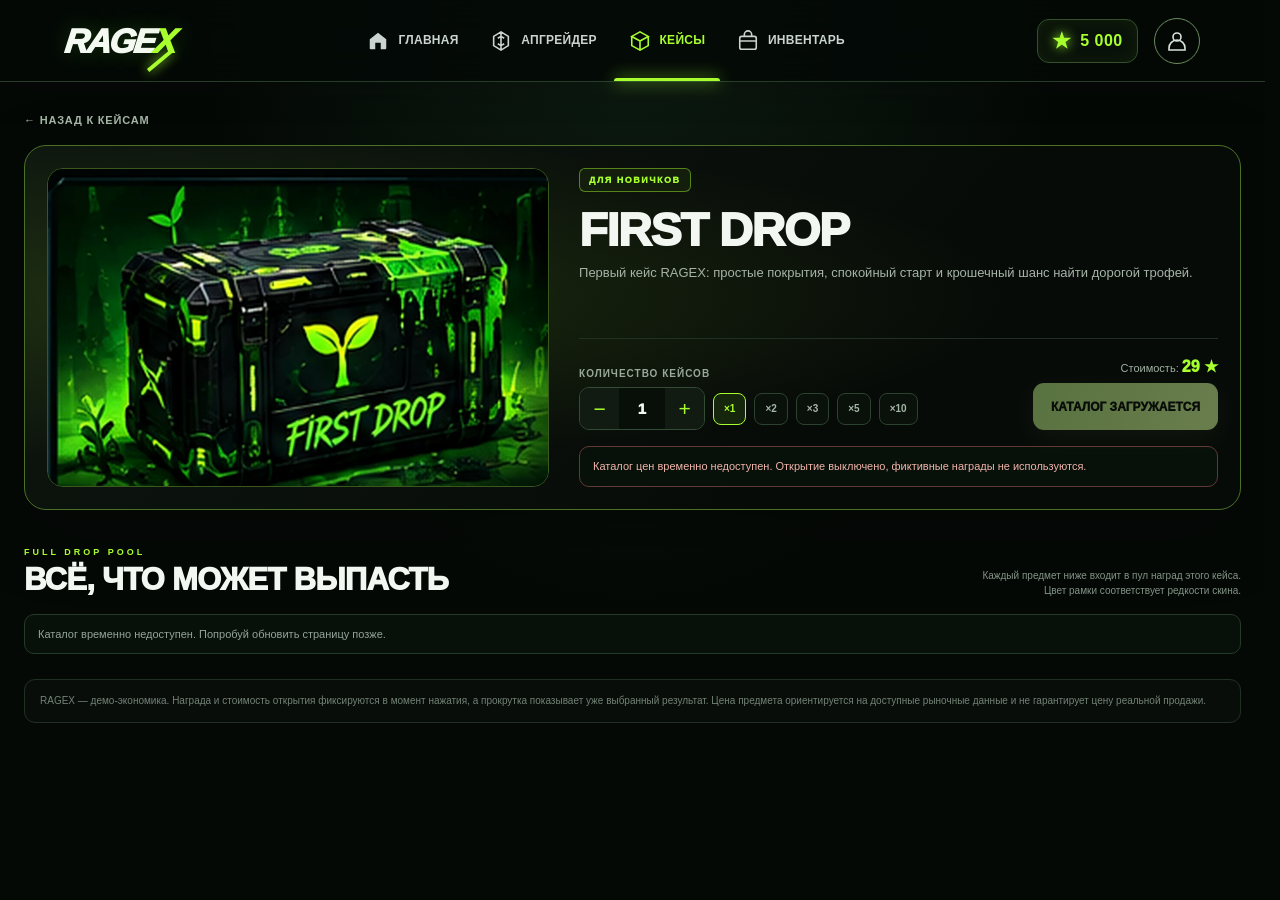
==== case.html @ 1642934c "Add files via upload" ====
<!DOCTYPE html>
<html lang="ru">
<head>
<meta charset="UTF-8"><meta name="viewport" content="width=device-width,initial-scale=1"><meta name="theme-color" content="#050906">
<title>RAGEX — Открытие кейса</title>
<link rel="stylesheet" href="ragex-theme.css?v=20261011-case-pages-v1">
<style>
:root{--bg:#050906;--green:#a8ff2e;--muted:#98a99a;--line:#293c2c;--text:#f3f7f1;--accent:#a8ff2e}
*{box-sizing:border-box}html{background:var(--bg);scroll-behavior:smooth}body{margin:0;min-height:100vh;background:radial-gradient(ellipse at 52% -7%,color-mix(in srgb,var(--accent) 15%,transparent),transparent 44%),var(--bg);color:var(--text);font-family:Inter,Arial,sans-serif}a{color:inherit;text-decoration:none}button,input{font:inherit}
.detail-page{max-width:1360px;margin:auto;padding:28px 24px 70px}.back-link{display:inline-flex;align-items:center;gap:8px;font-size:11px;letter-spacing:.8px;font-weight:900;color:#a6b6a7;margin-bottom:19px;transition:color .18s}.back-link:hover{color:var(--accent)}
.case-hero{display:grid;grid-template-columns:minmax(260px, .88fr) minmax(0,1.12fr);gap:30px;align-items:stretch;padding:22px;border:1px solid color-mix(in srgb,var(--accent) 32%,#1e2e21);border-radius:22px;background:radial-gradient(ellipse at 16% 42%,color-mix(in srgb,var(--accent) 12%,transparent),transparent 55%),linear-gradient(130deg,#0e160f,#070b08 68%);box-shadow:0 24px 70px #0004}
.case-art{min-height:275px;position:relative;display:grid;place-items:center;border-radius:16px;overflow:hidden;background:radial-gradient(ellipse at 50% 53%,color-mix(in srgb,var(--accent) 21%,transparent),transparent 62%),#050906;border:1px solid color-mix(in srgb,var(--accent) 24%,#172319)}.case-art:before,.case-art:after{content:"";position:absolute;width:75%;aspect-ratio:1;border:1px solid color-mix(in srgb,var(--accent) 15%,transparent);border-radius:50%;pointer-events:none}.case-art:after{width:58%}.case-art img{position:relative;z-index:1;width:100%;height:100%;max-height:370px;object-fit:contain;filter:drop-shadow(0 12px 34px color-mix(in srgb,var(--accent) 18%,transparent));animation:caseFloat 5.5s ease-in-out infinite}
.case-info{display:flex;flex-direction:column;justify-content:center;min-width:0}.case-tag{align-self:flex-start;border:1px solid color-mix(in srgb,var(--accent) 45%,transparent);border-radius:6px;padding:6px 9px;color:var(--accent);background:color-mix(in srgb,var(--accent) 7%,#080d09);font-size:9px;font-weight:1000;letter-spacing:1.5px}.case-name{margin:14px 0 8px;font-size:clamp(28px,4vw,47px);line-height:1.02;letter-spacing:-1.5px;font-weight:1000}.case-description{color:#a6b3a7;font-size:13px;line-height:1.7;margin:0 0 20px;max-width:650px}.opening-controls{display:grid;grid-template-columns:minmax(0,1fr) auto;align-items:end;gap:13px;margin-top:auto;padding-top:18px;border-top:1px solid #203124}.qty-label{display:block;font-size:10px;color:#98a999;font-weight:900;letter-spacing:1px;margin-bottom:8px}.qty-control{display:flex;align-items:center;gap:8px;flex-wrap:wrap}.qty-stepper{display:inline-flex;align-items:center;border:1px solid #344b35;border-radius:10px;background:#080f09;overflow:hidden;height:43px}.qty-stepper button{width:39px;height:100%;border:0;background:#111b12;color:var(--accent);font-size:21px;cursor:pointer}.qty-stepper input{width:46px;text-align:center;background:transparent;border:0;color:#f3f7f1;font-size:15px;font-weight:1000;outline:none;appearance:textfield}.qty-stepper input::-webkit-inner-spin-button,.qty-stepper input::-webkit-outer-spin-button{appearance:none;margin:0}.qty-chip{height:32px;padding:0 10px;border:1px solid #2d412f;border-radius:8px;background:#09110a;color:#a6b6a7;font-size:10px;font-weight:900;cursor:pointer}.qty-chip.active{border-color:var(--accent);color:var(--accent);background:color-mix(in srgb,var(--accent) 9%,#081009)}.open-action{min-width:185px;display:flex;flex-direction:column;align-items:stretch;gap:7px}.open-cost{font-size:11px;color:#a1b1a2;text-align:right}.open-cost strong{color:var(--accent);font-size:16px;font-weight:1000}.open-button{border:0;border-radius:11px;padding:13px 17px;background:linear-gradient(110deg,#8bea2b,#b6ff3e);color:#071006;min-height:47px;font-size:12px;font-weight:1000;cursor:pointer;box-shadow:0 8px 27px color-mix(in srgb,var(--accent) 10%,transparent);transition:transform .18s,filter .18s}.open-button:hover:not(:disabled){transform:translateY(-2px);filter:brightness(1.08)}.open-button:disabled{opacity:.5;cursor:not-allowed;filter:saturate(.5)}
.catalog-message{margin:16px 0 0;padding:11px 13px;border:1px solid #263a29;border-radius:10px;background:#08100a;color:#94a598;font-size:11px;line-height:1.5}.catalog-message.ready{border-color:#36552f;color:#c4e4b4}.catalog-message.error{border-color:#603a34;color:#f0b5aa}
.reel-panel{display:none;margin-top:25px;border:1px solid color-mix(in srgb,var(--accent) 32%,#203123);border-radius:18px;padding:18px;background:linear-gradient(180deg,#0b130c,#060a07);overflow:hidden}.reel-panel.show{display:block;animation:fadeIn .28s ease}.reel-head{display:flex;justify-content:space-between;align-items:center;gap:10px;margin-bottom:14px}.reel-head h2{margin:0;font-size:15px;letter-spacing:.7px}.reel-head span{font-size:10px;color:#8fa092}.reel-list{display:grid;gap:10px}.reel-row{position:relative;border:1px solid #1e3022;border-radius:11px;padding:7px;background:#040705;overflow:hidden}.reel-window{position:relative;overflow:hidden;width:100%;height:108px;border-radius:7px}.reel-window:before{content:"";position:absolute;z-index:3;top:0;bottom:0;left:50%;width:2px;transform:translateX(-1px);background:var(--accent);box-shadow:0 0 12px var(--accent);pointer-events:none}.reel-window:after{content:"";position:absolute;z-index:3;top:0;left:calc(50% - 6px);width:0;height:0;border-left:6px solid transparent;border-right:6px solid transparent;border-top:8px solid var(--accent);filter:drop-shadow(0 0 4px var(--accent));pointer-events:none}.reel-track{display:flex;align-items:stretch;gap:8px;height:100%;width:max-content;transform:translateX(0)}.reel-cell{position:relative;flex:0 0 135px;width:135px;height:100%;display:flex;flex-direction:column;align-items:center;justify-content:center;border:1px solid color-mix(in srgb,var(--rarity,#89958d) 60%,#18211a);border-radius:7px;background:radial-gradient(ellipse at 50% 20%,color-mix(in srgb,var(--rarity,#89958d) 22%,transparent),transparent 72%),linear-gradient(180deg,#111711,#070b08);padding:6px;overflow:hidden}.reel-cell img{width:100%;height:68px;object-fit:contain;filter:drop-shadow(0 5px 9px color-mix(in srgb,var(--rarity,#89958d) 20%,transparent))}.reel-cell small{max-width:100%;margin-top:4px;font-size:8px;color:#c8d4c8;white-space:nowrap;overflow:hidden;text-overflow:ellipsis}.reel-cell.winner{border-color:var(--rarity);box-shadow:0 0 0 1px var(--rarity),0 0 28px color-mix(in srgb,var(--rarity) 34%,transparent)}
.result-summary{display:none;margin-top:18px;padding-top:17px;border-top:1px solid #223526}.result-summary.show{display:block;animation:fadeIn .25s ease}.result-title{margin:0 0 12px;font-size:13px;font-weight:1000;color:var(--accent)}.result-grid{display:grid;grid-template-columns:repeat(auto-fit,minmax(150px,1fr));gap:10px}.result-card{--rarity:#89958d;border:1px solid color-mix(in srgb,var(--rarity) 65%,#1a241d);border-radius:11px;padding:10px;background:radial-gradient(ellipse at 50% 0,color-mix(in srgb,var(--rarity) 18%,transparent),transparent 74%),#080d09;text-align:center}.result-card img{width:100%;height:83px;object-fit:contain}.result-card strong{display:block;font-size:10px;line-height:1.4;color:#e4ece3}.result-card span{display:block;margin-top:6px;font-size:12px;font-weight:1000;color:var(--rarity)}.result-actions{display:flex;justify-content:flex-end;gap:9px;flex-wrap:wrap;margin-top:13px}.secondary-action{border:1px solid #344a36;background:#0a130b;color:#c5d5c4;border-radius:9px;padding:11px 14px;font-size:10px;font-weight:1000;cursor:pointer}.primary-action{border:0;background:var(--green);color:#071006;border-radius:9px;padding:11px 14px;font-size:10px;font-weight:1000;cursor:pointer}
.drop-section{margin-top:37px}.section-title-row{display:flex;align-items:end;justify-content:space-between;gap:15px;margin-bottom:15px}.section-eyebrow{font-size:9px;letter-spacing:3px;color:var(--accent);font-weight:900;text-transform:uppercase}.section-title{margin:5px 0 0;font-size:clamp(23px,3vw,31px);letter-spacing:-.7px;font-weight:1000}.section-caption{color:#839386;font-size:10px;line-height:1.5;max-width:270px;text-align:right}.drop-grid{display:grid;grid-template-columns:repeat(5,minmax(0,1fr));gap:11px}.loot-card{--rarity:#89958d;position:relative;isolation:isolate;min-width:0;overflow:hidden;border:1px solid color-mix(in srgb,var(--rarity) 65%,#1d2a20);border-radius:12px;background:linear-gradient(160deg,color-mix(in srgb,var(--rarity) 7%,#0d130e),#070b08 77%);padding:10px;transition:transform .18s,border-color .18s,box-shadow .18s}.loot-card:before{content:"";position:absolute;z-index:-1;inset:0;background:radial-gradient(ellipse at 50% 0,color-mix(in srgb,var(--rarity) 24%,transparent),transparent 71%);opacity:.85}.loot-card:hover{transform:translateY(-3px);box-shadow:0 9px 23px color-mix(in srgb,var(--rarity) 15%,transparent),inset 0 0 20px color-mix(in srgb,var(--rarity) 8%,transparent)}.loot-rarity{display:flex;align-items:center;gap:5px;margin-bottom:4px;color:var(--rarity);font-size:8px;font-weight:1000;letter-spacing:.6px;text-transform:uppercase}.loot-rarity:before{content:"";width:5px;height:5px;border-radius:50%;background:var(--rarity);box-shadow:0 0 8px var(--rarity);flex:0 0 5px}.loot-image{height:100px;display:grid;place-items:center}.loot-image img{width:100%;height:100%;object-fit:contain;filter:drop-shadow(0 7px 11px color-mix(in srgb,var(--rarity) 24%,transparent))}.loot-name{font-size:10px;font-weight:850;line-height:1.4;min-height:29px;overflow-wrap:anywhere;color:#dce6db}.loot-wear{font-size:8px;color:#718273;margin-top:3px}.loot-price{margin-top:8px;padding-top:8px;border-top:1px solid color-mix(in srgb,var(--rarity) 25%,#18251b);display:flex;align-items:baseline;justify-content:space-between;gap:5px}.loot-price strong{font-size:13px;font-weight:1000;color:var(--rarity);white-space:nowrap}.loot-price span{font-size:8px;color:#819081}
.empty-state{padding:26px 15px;border:1px dashed #2e4331;border-radius:12px;text-align:center;color:#94a194;font-size:12px;grid-column:1/-1}.bottom-note{margin-top:25px;padding:13px 15px;border:1px solid #203124;border-radius:11px;background:#080d09;color:#738276;font-size:10px;line-height:1.6}
@keyframes caseFloat{0%,100%{transform:translateY(0)}50%{transform:translateY(-7px)}}@keyframes fadeIn{from{opacity:0;transform:translateY(5px)}to{opacity:1;transform:none}}
@media(max-width:1100px){.drop-grid{grid-template-columns:repeat(4,minmax(0,1fr))}.case-hero{gap:20px}.case-art{min-height:240px}}
@media(max-width:780px){.detail-page{padding:22px 14px 50px}.case-hero{grid-template-columns:1fr;padding:14px;gap:18px}.case-art{min-height:185px;max-height:235px}.case-art img{max-height:235px}.case-name{font-size:34px;margin-top:11px}.case-description{font-size:12px;margin-bottom:17px}.opening-controls{grid-template-columns:1fr}.open-action{width:100%}.open-cost{text-align:left}.open-button{width:100%}.drop-grid{grid-template-columns:repeat(3,minmax(0,1fr))}.section-caption{max-width:180px}.reel-panel{padding:12px}.reel-head h2{font-size:12px}}
@media(max-width:480px){.drop-grid{grid-template-columns:repeat(2,minmax(0,1fr));gap:8px}.loot-card{padding:8px}.loot-image{height:85px}.loot-name{font-size:9px}.section-title-row{display:block}.section-caption{text-align:left;max-width:none;margin-top:7px}.qty-chip{padding:0 8px}.reel-cell{flex-basis:112px;width:112px}.reel-window{height:100px}.reel-cell img{height:60px}}
@media(prefers-reduced-motion:reduce){*,*:before,*:after{animation-duration:.01ms!important;transition-duration:.01ms!important;scroll-behavior:auto!important}}
</style>
</head>
<body>
<header class="site-header">
  <a class="logo" href="index.html" aria-label="RAGEX — главная">RAGE<span class="x">X</span></a>
  <nav class="nav" aria-label="Основная навигация">
    <a href="index.html"><svg viewBox="0 0 24 24" aria-hidden="true"><path d="m3 10 9-7 9 7v10a1 1 0 0 1-1 1h-5v-7h-6v7H4a1 1 0 0 1-1-1z" fill="currentColor" stroke="none"/></svg>ГЛАВНАЯ</a>
    <a href="upgrade.html"><svg viewBox="0 0 24 24" aria-hidden="true"><path d="M12 2 20 7v10l-8 5-8-5V7zM12 2v20M8.5 9 12 7l3.5 2M8.5 15 12 17l3.5-2"/></svg>АПГРЕЙДЕР</a>
    <a class="active" href="cases.html" aria-current="page"><svg viewBox="0 0 24 24" aria-hidden="true"><path d="m12 2 9 5-9 5-9-5zM3 7v10l9 5 9-5V7M12 12v10"/></svg>КЕЙСЫ</a>
    <a href="inventory.html"><svg viewBox="0 0 24 24" aria-hidden="true"><rect x="3" y="7" width="18" height="14" rx="2"/><path d="M8 7V5a4 4 0 0 1 8 0v2M3 12h18"/></svg>ИНВЕНТАРЬ</a>
  </nav>
  <div class="header-actions"><div class="balance" aria-label="Общий демо-баланс сайта"><span class="star">★</span><strong id="balance">5 000</strong></div><a class="profile" href="inventory.html" aria-label="Открыть инвентарь"><svg viewBox="0 0 24 24" aria-hidden="true"><circle cx="12" cy="8" r="4"/><path d="M4 21v-2a8 8 0 0 1 16 0v2z"/></svg></a></div>
</header>
<main class="detail-page" id="detailPage" style="--accent:#a8ff2e">
  <a class="back-link" href="cases.html">← НАЗАД К КЕЙСАМ</a>
  <section class="case-hero" id="caseHero">
    <div class="case-art"><img id="caseImage" src="case-first-drop.webp" alt="Изображение кейса"></div>
    <div class="case-info">
      <span class="case-tag" id="caseTag">RAGEX CASE</span>
      <h1 class="case-name" id="caseName">ЗАГРУЖАЕМ КЕЙС…</h1>
      <p class="case-description" id="caseDescription">Подключаем каталог предметов, чтобы показать реальные награды.</p>
      <div class="opening-controls">
        <div>
          <span class="qty-label">КОЛИЧЕСТВО КЕЙСОВ</span>
          <div class="qty-control">
            <div class="qty-stepper"><button type="button" id="qtyMinus" aria-label="Уменьшить количество">−</button><input id="qtyInput" type="number" min="1" max="10" value="1" inputmode="numeric" aria-label="Количество кейсов"><button type="button" id="qtyPlus" aria-label="Увеличить количество">+</button></div>
            <button class="qty-chip active" data-qty="1" type="button">×1</button><button class="qty-chip" data-qty="2" type="button">×2</button><button class="qty-chip" data-qty="3" type="button">×3</button><button class="qty-chip" data-qty="5" type="button">×5</button><button class="qty-chip" data-qty="10" type="button">×10</button>
          </div>
        </div>
        <div class="open-action"><div class="open-cost">Стоимость: <strong id="totalCost">29 ★</strong></div><button class="open-button" id="openButton" type="button" disabled>ЗАГРУЗКА КАТАЛОГА…</button></div>
      </div>
      <div class="catalog-message" id="catalogMessage" role="status" aria-live="polite">Загружаем рыночный каталог…</div>
    </div>
  </section>
  <section class="reel-panel" id="reelPanel" aria-live="polite">
    <div class="reel-head"><h2 id="reelTitle">ПРОКРУТКА ДРОПА</h2><span id="reelStatus">Удачи!</span></div>
    <div class="reel-list" id="reelList"></div>
    <div class="result-summary" id="resultSummary"><h3 class="result-title">ПОЛУЧЕННЫЕ ПРЕДМЕТЫ</h3><div class="result-grid" id="resultGrid"></div><div class="result-actions"><button class="secondary-action" id="openAgainButton" type="button">ОТКРЫТЬ ЕЩЁ</button><a class="primary-action" href="inventory.html">ПЕРЕЙТИ В ИНВЕНТАРЬ ↗</a></div></div>
  </section>
  <section class="drop-section" id="dropSection">
    <div class="section-title-row"><div><div class="section-eyebrow">FULL DROP POOL</div><h2 class="section-title">ВСЁ, ЧТО МОЖЕТ ВЫПАСТЬ</h2></div><div class="section-caption" id="dropCaption">Каждый предмет ниже входит в пул наград этого кейса. Цвет рамки соответствует редкости скина.</div></div>
    <div class="catalog-message" id="dropLoading">Готовим список возможных предметов…</div>
    <div class="drop-grid" id="dropGrid"></div>
  </section>
  <div class="bottom-note">RAGEX — демо-экономика. Награда и стоимость открытия фиксируются в момент нажатия, а прокрутка показывает уже выбранный результат. Цена предмета ориентируется на доступные рыночные данные и не гарантирует цену реальной продажи.</div>
</main>
<script src="ragex-store.js?v=20261011-case-pages-v1"></script>
<script src="ragex-prices.js?v=20261011-case-pages-v1"></script>
<script src="ragex-cases.js?v=20261011-case-pages-v1"></script>
<script>
'use strict';
const system = window.RagexCaseSystem;
const caseId = new URLSearchParams(location.search).get('case') || new URLSearchParams(location.search).get('id') || '';
const box = system.cases.find(item => item.id === caseId) || system.cases[0];
let dropTable = null;
let allDrops = [];
let catalogReady = false;
let opening = false;
let lastRewards = [];
const $ = id => document.getElementById(id);
const fmt = system.fmt;
const safe = system.escapeHTML;
const itemImageURL = item => system.safeImage(item && item.image);
function renderBalance(){const store=window.RagexStore;if(store)$('balance').textContent=fmt(store.getBalance())}
window.addEventListener('ragex:change',renderBalance);renderBalance();
function rarityCss(item){return system.rarityColor(item)}
function rarityLabel(item){return system.rarityName(item)}
function imageHTML(item){const image=itemImageURL(item);return image?`<img src="${safe(image)}" alt="${safe(item.name)}" loading="lazy">`:''}
function setMessage(text,state=''){const el=$('catalogMessage');el.textContent=text;el.className='catalog-message'+(state?' '+state:'')}
function clampQty(value){return Math.max(1,Math.min(10,Math.floor(Number(value)||1)))}
function getQty(){return clampQty($('qtyInput').value)}
function setQty(value){const qty=clampQty(value);$('qtyInput').value=qty;document.querySelectorAll('.qty-chip').forEach(button=>button.classList.toggle('active',Number(button.dataset.qty)===qty));$('totalCost').textContent=`${fmt(qty*box.price)} ★`;updateOpenButton()}
function updateOpenButton(){const qty=getQty();$('totalCost').textContent=`${fmt(qty*box.price)} ★`;const store=window.RagexStore;const enough=store&&store.getBalance()>=qty*box.price;const possible=catalogReady&&dropTable&&allDrops.length>0&&!opening;$('openButton').disabled=!possible||!enough;$('openButton').textContent=opening?'ПРОКРУТКА…':!catalogReady?'КАТАЛОГ ЗАГРУЖАЕТСЯ':!enough?'НЕДОСТАТОЧНО ★':'ОТКРЫТЬ ЗА '+fmt(qty*box.price)+' ★';$('qtyInput').disabled=opening;document.querySelectorAll('.qty-chip,#qtyMinus,#qtyPlus').forEach(el=>el.disabled=opening)}
function themedRarityItem(item,extra=''){const rarity=rarityCss(item);return `<article class="loot-card ${extra}" style="--rarity:${rarity}" title="${safe(item.name)}"><div class="loot-rarity">${safe(rarityLabel(item))}</div><div class="loot-image">${imageHTML(item)}</div><div class="loot-name">${safe(item.name)}</div><div class="loot-wear">${safe(item.weaponName||(item.weapon&&item.weapon.name)||'CS2 skin')}</div><div class="loot-price"><strong>${fmt(item.value)} ★</strong><span>цена</span></div></article>`}
function renderDropPool(){if(!dropTable){$('dropGrid').innerHTML='';$('dropLoading').textContent='Список наград появится после подтверждения каталога и цен.';return}allDrops=system.allDropItems(dropTable);$('dropLoading').style.display='none';$('dropGrid').innerHTML=allDrops.length?allDrops.map(item=>themedRarityItem(item)).join(''):'<div class="empty-state">Для этого кейса не найдено подтверждённых предметов.</div>';$('dropCaption').textContent=`${fmt(allDrops.length)} возможных предметов · цвет карточки соответствует редкости.`}
function randomFrom(pool){return pool[Math.floor(Math.random()*pool.length)]}
function buildCell(item,isWinner=false){return `<div class="reel-cell${isWinner?' winner':''}" style="--rarity:${rarityCss(item)}" ${isWinner?'data-winner="true"':''}>${imageHTML(item)}<small>${safe(item.name)}</small></div>`}
function buildReel(reward,index){const pool=allDrops.length?allDrops:system.getCatalog();const track=document.createElement('div');track.className='reel-track';let html='';for(let i=0;i<22;i++)html+=buildCell(randomFrom(pool),false);html+=buildCell(reward,true);for(let i=0;i<6;i++)html+=buildCell(randomFrom(pool),false);track.innerHTML=html;const row=document.createElement('div');row.className='reel-row';const win=safe(reward.name);row.innerHTML=`<div class="reel-window" aria-label="Прокрутка награды ${win}"></div>`;row.querySelector('.reel-window').appendChild(track);$('reelList').appendChild(row);return{row,window:row.querySelector('.reel-window'),track,target:track.querySelector('[data-winner="true"]'),index}}
function animateReel(reel,delay){return new Promise(resolve=>{const reduce=window.matchMedia&&window.matchMedia('(prefers-reduced-motion: reduce)').matches;const start=()=>{const targetRect=reel.target.getBoundingClientRect();const trackRect=reel.track.getBoundingClientRect();const offset=(targetRect.left-trackRect.left)+reel.target.offsetWidth/2-reel.window.clientWidth/2;reel.track.style.transition=reduce?'none':'transform 4.65s cubic-bezier(.08,.72,.1,1)';reel.track.style.transform=`translateX(${-Math.max(0,offset)}px)`;if(reduce){reel.target.classList.add('winner');setTimeout(resolve,60)}else setTimeout(()=>{reel.target.classList.add('winner');resolve()},4850)};reel.track.style.transition='none';reel.track.style.transform='translateX(0)';void reel.track.offsetHeight;setTimeout(()=>requestAnimationFrame(start),delay)})}
function showResult(rewards){$('reelTitle').textContent=rewards.length===1?'ПРЕДМЕТ ВЫПАЛ':'ВЫПАЛО ПРЕДМЕТОВ: '+rewards.length;$('reelStatus').textContent='Результат зачислен в инвентарь';$('resultGrid').innerHTML=rewards.map(item=>`<div class="result-card" style="--rarity:${rarityCss(item)}">${imageHTML(item)}<strong>${safe(item.name)}</strong><span>${fmt(item.value)} ★</span></div>`).join('');$('resultSummary').classList.add('show');$('openAgainButton').textContent='ОТКРЫТЬ ЕЩЁ';$('openAgainButton').disabled=false}
async function openCases(){if(opening||!catalogReady||!dropTable)return;const qty=getQty();const total=qty*box.price;const store=window.RagexStore;if(!store){setMessage('Общая логика баланса не загрузилась. Обнови страницу.','error');return}if(store.getBalance()<total){setMessage(`Не хватает ${fmt(total-store.getBalance())} ★ для открытия выбранного количества.`,'error');updateOpenButton();return}const rewards=[];for(let i=0;i<qty;i++){const chosen=system.pickReward(box,dropTable);if(!chosen){setMessage('Не удалось выбрать награду из доступного пула. Попробуй позже.','error');return}rewards.push(chosen)}
  // Commit the transaction before animation to prevent refreshing the page from refunding the opening.
  if(!store.spendBalance(total)){setMessage('Баланс изменился. Проверь сумму и попробуй снова.','error');updateOpenButton();return}
  const now=Date.now();const owned=rewards.map((item,index)=>({...item,id:`case-${box.id}-${now}-${index}-${Math.random().toString(36).slice(2,8)}`,demo:false,source:'case',caseName:box.name,caseCost:box.price,openedAt:now}));
  const inv=store.getInventory();store.setInventory([...inv,...owned]);lastRewards=rewards;opening=true;$('reelPanel').classList.add('show');$('resultSummary').classList.remove('show');$('reelList').innerHTML='';$('reelTitle').textContent=qty===1?'ПРОКРУТКА ДРОПА':`ПРОКРУТКА ДРОПА · ${qty} КЕЙСОВ`;$('reelStatus').textContent='Определяем, что выпало…';setMessage('Ставка списана, результаты уже сохранены. Прокрутка показывает полученные предметы.','ready');updateOpenButton();
  const reels=rewards.map((reward,index)=>buildReel(reward,index));await Promise.all(reels.map((reel,index)=>animateReel(reel,index*115)));showResult(rewards);opening=false;updateOpenButton();$('reelStatus').textContent='Готово';setMessage(`Открытие завершено. ${qty===1?'Предмет добавлен':`Все ${qty} предметов добавлены`} в общий инвентарь.`,'ready');$('reelPanel').scrollIntoView({behavior:'smooth',block:'center'});
}
function setup(){document.title=`RAGEX — ${box.name}`;document.documentElement.style.setProperty('--accent',box.accent);$('detailPage').style.setProperty('--accent',box.accent);$('caseImage').src=box.image;$('caseImage').alt=box.name;$('caseTag').textContent=box.tag;$('caseName').textContent=box.name;$('caseDescription').textContent=box.desc;$('totalCost').textContent=`${fmt(box.price)} ★`;setQty(1);$('qtyMinus').addEventListener('click',()=>setQty(getQty()-1));$('qtyPlus').addEventListener('click',()=>setQty(getQty()+1));$('qtyInput').addEventListener('input',()=>setQty($('qtyInput').value));document.querySelectorAll('.qty-chip').forEach(button=>button.addEventListener('click',()=>setQty(button.dataset.qty)));$('openButton').addEventListener('click',openCases);$('openAgainButton').addEventListener('click',()=>{if(opening)return;openCases();});window.addEventListener('ragex:change',updateOpenButton);}
setup();
setMessage('Подключаем каталог скинов и подтверждаем цены…');
system.loadCatalog().then(result=>{if(!result.ok){catalogReady=false;setMessage('Каталог цен временно недоступен. Открытие выключено, фиктивные награды не используются.','error');$('dropLoading').textContent='Каталог временно недоступен. Попробуй обновить страницу позже.';updateOpenButton();return}catalogReady=true;dropTable=system.makeDropTable(box);allDrops=system.allDropItems(dropTable);if(!dropTable||!allDrops.length){catalogReady=false;setMessage('Для этого кейса пока не удалось сформировать пул наград дешевле цены открытия.','error');updateOpenButton();renderDropPool();return}setMessage(`Каталог готов · ${fmt(allDrops.length)} возможных предметов в этом кейсе.`,'ready');renderDropPool();updateOpenButton();});
</script>
<script src="ragex-theme.js?v=20261011-case-pages-v1"></script>
</body>
</html>
---- ragex-theme.css ----
/* RAGEX — shared visual system for every page */
:root{--bg:#050906;--panel:#0b120d;--panel-2:#101912;--green:#a8ff2e;--green-2:#49ff75;--text:#f3f7f1;--muted:#9ba99d;--line:#2c402b;--max:1420px;color-scheme:dark}
*,*::before,*::after{box-sizing:border-box}
html{scroll-behavior:smooth;scrollbar-gutter:stable}
body{margin:0;min-height:100vh;background:radial-gradient(ellipse at 50% 0,rgba(16,34,21,.78) 0,rgba(5,9,6,0) 48%),var(--bg)!important;color:var(--text);font-family:Inter,Arial,Helvetica,sans-serif!important;overflow-x:hidden}
a{color:inherit;text-decoration:none}button,input,select{font:inherit}button,a{-webkit-tap-highlight-color:transparent}
header.site-header,header.header{width:100%;height:82px;min-height:82px;padding:0 clamp(20px,5.1vw,76px)!important;display:flex;align-items:center;justify-content:space-between;gap:clamp(14px,2.2vw,32px);position:sticky;top:0;z-index:100;background:rgba(4,9,6,.9)!important;backdrop-filter:blur(18px);-webkit-backdrop-filter:blur(18px);border-bottom:1px solid #263c29!important;box-shadow:0 6px 35px #0004!important}
.site-header .logo,.header .logo{flex:0 0 auto;margin:0!important;padding:0!important;font-size:34px!important;line-height:1!important;font-weight:1000!important;font-style:italic;letter-spacing:-2.2px!important;white-space:nowrap;color:#f4f9f1!important;text-shadow:0 0 24px #79ff3533;transform:skew(-7deg)}
.site-header .logo .x,.header .logo .x{color:var(--green)!important;display:inline-block;position:relative}
.site-header .logo .x:after,.header .logo .x:after{content:"";position:absolute;height:4px;width:28px;background:var(--green);right:-1px;bottom:-5px;transform:rotate(-43deg);box-shadow:0 0 12px #adff39}
.site-header nav.nav,.header nav,.header nav.nav{height:100%;min-width:0;flex:1 1 auto;display:flex;align-items:stretch;justify-content:center;gap:clamp(12px,2vw,30px);margin:0!important;padding:0!important;order:initial;width:auto;overflow:visible;background:transparent}
.site-header nav a,.header nav a{height:100%;position:relative;display:flex;align-items:center;justify-content:center;gap:9px;margin:0!important;padding:0 3px!important;white-space:nowrap;color:#cbd4d1!important;font-size:12px!important;line-height:1.2;font-weight:800!important;letter-spacing:.28px;border:0!important;background:transparent!important;border-radius:0!important;transition:color .2s ease,transform .2s ease}
.site-header nav a svg,.header nav a svg{display:block;width:22px;height:22px;flex:none;stroke:currentColor;stroke-width:1.75;fill:none;transition:transform .2s ease}
.site-header nav a:hover,.site-header nav a.active,.header nav a:hover,.header nav a.active{color:var(--green)!important}
.site-header nav a:hover svg,.header nav a:hover svg{transform:translateY(-2px)}
.site-header nav a.active:after,.header nav a.active:after{content:"";position:absolute;height:3px;bottom:0;left:-12px;right:-12px;background:var(--green);box-shadow:0 0 16px #9cff2f;border-radius:4px 4px 0 0}
.site-header .header-actions,.header .header-actions{flex:0 0 auto;display:flex;align-items:center;gap:16px;margin-left:auto}
.site-header .balance,.header .balance{height:44px;min-height:44px;display:flex;align-items:center;gap:0;margin:0!important;padding:0 14px 0 14px!important;border:1px solid #34512b!important;border-radius:12px!important;color:var(--green)!important;background:#09110a!important;white-space:nowrap;overflow:hidden;box-shadow:inset 0 0 18px #8bff1610;font-size:15px!important;font-weight:900!important}
.site-header .balance .star,.header .balance .star{font-size:21px;margin-right:9px;color:var(--green);text-shadow:0 0 12px #9cff2e}
.site-header .balance strong,.site-header .balance span:not(.star),.header .balance strong,.header .balance span:not(.star){display:inline-block;padding:0!important;color:var(--green)!important;font-size:16px!important;font-weight:900!important;letter-spacing:.5px;white-space:nowrap}
.site-header .profile,.header .profile{width:46px;height:46px;min-width:46px;border:1px solid #6a8c5a;border-radius:50%;display:grid;place-items:center;color:#d9e4dc!important;background:transparent!important;padding:0!important;transition:border-color .2s,color .2s,box-shadow .2s}
.site-header .profile:hover,.header .profile:hover{color:var(--green)!important;border-color:var(--green)!important;box-shadow:0 0 22px #9bff2520}.site-header .profile svg,.header .profile svg{width:24px;height:24px;stroke:currentColor;fill:none;stroke-width:1.6}
main{position:relative;isolation:isolate}.wrap{width:100%!important;max-width:var(--max)!important;margin:0 auto!important;padding:38px clamp(20px,5.1vw,74px) 76px!important}
.wrap>.eyebrow{margin-top:0;margin-bottom:10px;font-size:11px;letter-spacing:3.5px;text-transform:uppercase;color:#b9e99d}.wrap>.title,.wrap>.page-title{margin:9px 0 10px!important;font-size:clamp(32px,3.55vw,49px)!important;line-height:1.08!important;letter-spacing:-1.4px!important;font-weight:950!important;color:var(--text)!important}.wrap>.title span,.wrap>.page-title span{color:var(--green)!important}
.wrap>.desc,.wrap>.page-title+p{max-width:760px;margin:0 0 28px!important;color:var(--muted)!important;font-size:14px!important;line-height:1.7!important}
.summary{display:grid!important;grid-template-columns:repeat(3,minmax(0,1fr));gap:14px!important;margin:22px 0 26px!important}.metric{min-width:0!important;min-height:88px;border:1px solid var(--line)!important;border-radius:12px!important;padding:16px 18px!important;background:linear-gradient(145deg,rgba(18,27,19,.94),rgba(8,13,9,.95))!important}.metric small{font-size:10px!important;letter-spacing:1.1px!important;color:var(--muted)!important}.metric strong{font-size:22px!important;color:var(--green)!important}
.grid{grid-template-columns:repeat(auto-fill,minmax(min(100%,210px),1fr))!important;gap:16px!important}.card,.case,.feature,.item-panel,.box,.empty{border-color:#2c402b!important;border-radius:15px!important;background:linear-gradient(150deg,rgba(17,26,18,.96),rgba(7,12,8,.98))!important}.card{min-height:228px!important;padding:19px!important}.card .sell,.case .open{min-height:40px;border-radius:9px!important;font-size:11px!important;font-weight:900!important;letter-spacing:.2px}.cases{grid-template-columns:repeat(3,minmax(0,1fr))!important;gap:17px!important}.case{min-width:0;min-height:320px;padding:24px 20px 20px!important}.case h2{font-size:18px!important}.status{border-radius:11px!important;border-color:#38502f!important;background:#0a140b!important}
.site-footer,.foot{width:100%;min-height:68px;display:flex;align-items:center;justify-content:center;gap:14px;padding:22px clamp(20px,5.1vw,74px)!important;border-top:1px solid #253826!important;color:#849286!important;text-align:center;font-size:11px!important;background:rgba(4,9,6,.62)}.site-footer{justify-content:space-between}
.ragex-toast{position:fixed;left:50%;bottom:22px;z-index:1500;max-width:calc(100vw - 30px);transform:translate(-50%,12px);padding:12px 17px;border:1px solid #456b36;border-radius:11px;background:#0b140c;color:#dff5d1;font-size:13px;box-shadow:0 12px 42px #0009;opacity:0;pointer-events:none;transition:opacity .22s,transform .22s}.ragex-toast.show{opacity:1;transform:translate(-50%,0)}.nav-locked{opacity:.48!important;cursor:not-allowed!important;filter:saturate(.4)}
@media(max-width:1050px){.site-header nav.nav,.header nav{gap:13px}.site-header nav a,.header nav a{font-size:11px!important;gap:6px}.site-header nav a svg,.header nav a svg{width:19px;height:19px}.site-header .logo,.header .logo{font-size:30px!important}.site-header .header-actions,.header .header-actions{gap:10px}.site-header .balance,.header .balance{padding:0 10px!important}}
@media(max-width:850px){header.site-header,header.header{height:auto;min-height:0;flex-wrap:wrap;padding:12px 20px 0!important;gap:0}.site-header .logo,.header .logo{order:1;margin:0 0 12px!important;font-size:29px!important}.site-header .header-actions,.header .header-actions{order:2;margin:0 0 12px auto}.site-header nav.nav,.header nav,.header nav.nav{order:3;flex:1 0 calc(100% + 40px);width:calc(100% + 40px);height:43px;margin:0 -20px!important;padding:0 20px!important;justify-content:flex-start;gap:clamp(18px,4vw,35px);overflow-x:auto;overflow-y:hidden;scrollbar-width:none}.site-header nav.nav::-webkit-scrollbar,.header nav::-webkit-scrollbar{display:none}.site-header nav a,.header nav a{font-size:11px!important}.site-header nav a.active:after,.header nav a.active:after{left:0;right:0}.wrap{padding:30px 22px 55px!important}.cases{grid-template-columns:repeat(2,minmax(0,1fr))!important}}
@media(max-width:560px){.site-header .logo,.header .logo{font-size:26px!important}.site-header .header-actions,.header .header-actions{gap:8px}.site-header .balance,.header .balance{height:38px;min-height:38px;font-size:12px!important;padding:0 8px!important}.site-header .balance .star,.header .balance .star{font-size:17px;margin-right:5px}.site-header .balance strong,.site-header .balance span:not(.star),.header .balance strong,.header .balance span:not(.star){font-size:13px!important}.site-header .profile,.header .profile{width:38px;height:38px;min-width:38px}.site-header .profile svg,.header .profile svg{width:20px;height:20px}.site-header nav.nav,.header nav,.header nav.nav{gap:18px}.site-header nav a,.header nav a{font-size:10px!important;gap:5px}.site-header nav a svg,.header nav a svg{width:17px;height:17px}.wrap{padding:25px 15px 42px!important}.wrap>.title,.wrap>.page-title{font-size:31px!important}.summary{grid-template-columns:1fr!important;gap:9px!important}.metric{min-height:70px!important}.cases{grid-template-columns:1fr!important}.case{min-height:0;padding:16px!important}.grid{grid-template-columns:repeat(2,minmax(0,1fr))!important;gap:10px!important}.card{min-height:205px!important;padding:12px!important}.card .name{overflow-wrap:anywhere}.site-footer,.foot{padding:18px 15px!important;flex-wrap:wrap}}
@media(prefers-reduced-motion:reduce){html{scroll-behavior:auto}*,*::before,*::after{animation-duration:.01ms!important;animation-iteration-count:1!important;transition-duration:.01ms!important}}
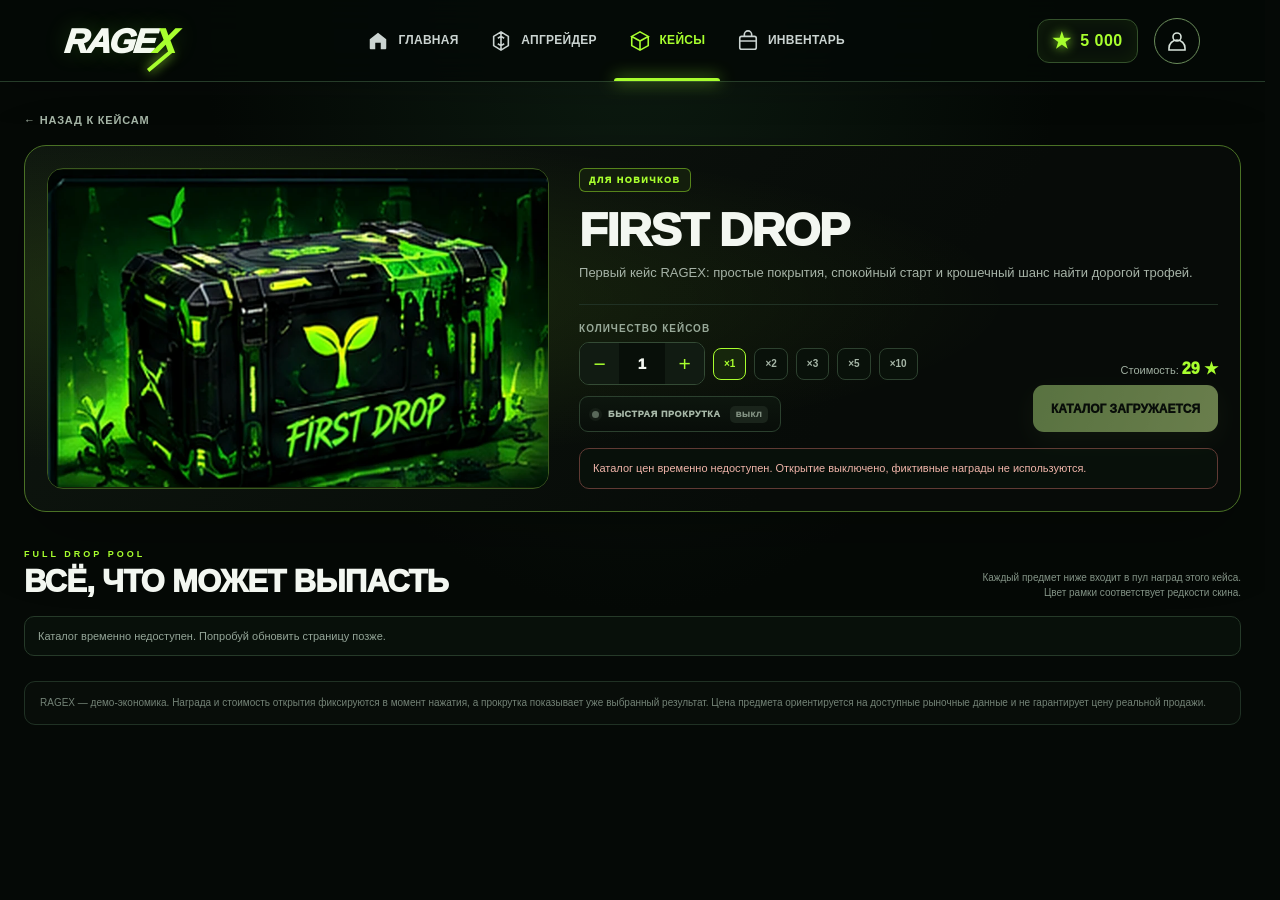
==== commit 7bb9a7d8: "Add files via upload" ====
--- a/case.html
+++ b/case.html
@@ -3,7 +3,7 @@
 <head>
 <meta charset="UTF-8"><meta name="viewport" content="width=device-width,initial-scale=1"><meta name="theme-color" content="#050906">
 <title>RAGEX — Открытие кейса</title>
-<link rel="stylesheet" href="ragex-theme.css?v=20261011-case-pages-v1">
+<link rel="stylesheet" href="ragex-theme.css?v=20261011-case-spin-audio-v4">
 <style>
 :root{--bg:#050906;--green:#a8ff2e;--muted:#98a99a;--line:#293c2c;--text:#f3f7f1;--accent:#a8ff2e}
 *{box-sizing:border-box}html{background:var(--bg);scroll-behavior:smooth}body{margin:0;min-height:100vh;background:radial-gradient(ellipse at 52% -7%,color-mix(in srgb,var(--accent) 15%,transparent),transparent 44%),var(--bg);color:var(--text);font-family:Inter,Arial,sans-serif}a{color:inherit;text-decoration:none}button,input{font:inherit}
@@ -11,16 +11,24 @@
 .case-hero{display:grid;grid-template-columns:minmax(260px, .88fr) minmax(0,1.12fr);gap:30px;align-items:stretch;padding:22px;border:1px solid color-mix(in srgb,var(--accent) 32%,#1e2e21);border-radius:22px;background:radial-gradient(ellipse at 16% 42%,color-mix(in srgb,var(--accent) 12%,transparent),transparent 55%),linear-gradient(130deg,#0e160f,#070b08 68%);box-shadow:0 24px 70px #0004}
 .case-art{min-height:275px;position:relative;display:grid;place-items:center;border-radius:16px;overflow:hidden;background:radial-gradient(ellipse at 50% 53%,color-mix(in srgb,var(--accent) 21%,transparent),transparent 62%),#050906;border:1px solid color-mix(in srgb,var(--accent) 24%,#172319)}.case-art:before,.case-art:after{content:"";position:absolute;width:75%;aspect-ratio:1;border:1px solid color-mix(in srgb,var(--accent) 15%,transparent);border-radius:50%;pointer-events:none}.case-art:after{width:58%}.case-art img{position:relative;z-index:1;width:100%;height:100%;max-height:370px;object-fit:contain;filter:drop-shadow(0 12px 34px color-mix(in srgb,var(--accent) 18%,transparent));animation:caseFloat 5.5s ease-in-out infinite}
 .case-info{display:flex;flex-direction:column;justify-content:center;min-width:0}.case-tag{align-self:flex-start;border:1px solid color-mix(in srgb,var(--accent) 45%,transparent);border-radius:6px;padding:6px 9px;color:var(--accent);background:color-mix(in srgb,var(--accent) 7%,#080d09);font-size:9px;font-weight:1000;letter-spacing:1.5px}.case-name{margin:14px 0 8px;font-size:clamp(28px,4vw,47px);line-height:1.02;letter-spacing:-1.5px;font-weight:1000}.case-description{color:#a6b3a7;font-size:13px;line-height:1.7;margin:0 0 20px;max-width:650px}.opening-controls{display:grid;grid-template-columns:minmax(0,1fr) auto;align-items:end;gap:13px;margin-top:auto;padding-top:18px;border-top:1px solid #203124}.qty-label{display:block;font-size:10px;color:#98a999;font-weight:900;letter-spacing:1px;margin-bottom:8px}.qty-control{display:flex;align-items:center;gap:8px;flex-wrap:wrap}.qty-stepper{display:inline-flex;align-items:center;border:1px solid #344b35;border-radius:10px;background:#080f09;overflow:hidden;height:43px}.qty-stepper button{width:39px;height:100%;border:0;background:#111b12;color:var(--accent);font-size:21px;cursor:pointer}.qty-stepper input{width:46px;text-align:center;background:transparent;border:0;color:#f3f7f1;font-size:15px;font-weight:1000;outline:none;appearance:textfield}.qty-stepper input::-webkit-inner-spin-button,.qty-stepper input::-webkit-outer-spin-button{appearance:none;margin:0}.qty-chip{height:32px;padding:0 10px;border:1px solid #2d412f;border-radius:8px;background:#09110a;color:#a6b6a7;font-size:10px;font-weight:900;cursor:pointer}.qty-chip.active{border-color:var(--accent);color:var(--accent);background:color-mix(in srgb,var(--accent) 9%,#081009)}.open-action{min-width:185px;display:flex;flex-direction:column;align-items:stretch;gap:7px}.open-cost{font-size:11px;color:#a1b1a2;text-align:right}.open-cost strong{color:var(--accent);font-size:16px;font-weight:1000}.open-button{border:0;border-radius:11px;padding:13px 17px;background:linear-gradient(110deg,#8bea2b,#b6ff3e);color:#071006;min-height:47px;font-size:12px;font-weight:1000;cursor:pointer;box-shadow:0 8px 27px color-mix(in srgb,var(--accent) 10%,transparent);transition:transform .18s,filter .18s}.open-button:hover:not(:disabled){transform:translateY(-2px);filter:brightness(1.08)}.open-button:disabled{opacity:.5;cursor:not-allowed;filter:saturate(.5)}
+.quick-spin-toggle{display:inline-flex;align-items:center;gap:9px;min-height:36px;margin-top:11px;padding:0 12px;border:1px solid #2b402e;border-radius:9px;background:linear-gradient(180deg,#0d160e,#080d09);color:#a7b8a8;font-size:9px;font-weight:1000;letter-spacing:.65px;cursor:pointer;transition:border-color .18s,background .18s,color .18s,box-shadow .18s}
+.quick-spin-toggle .quick-dot{width:7px;height:7px;flex:0 0 7px;border-radius:50%;background:#59685a;box-shadow:0 0 0 3px #59685a20;transition:background .18s,box-shadow .18s}
+.quick-spin-toggle .quick-state{padding:4px 6px;border-radius:5px;background:#1a241b;color:#829182;font-size:8px}
+.quick-spin-toggle.active{border-color:#a8ff2e;color:#dfffc3;background:linear-gradient(180deg,#142211,#0b130a);box-shadow:0 0 20px #a8ff2e12}
+.quick-spin-toggle.active .quick-dot{background:#a8ff2e;box-shadow:0 0 0 3px #a8ff2e1e,0 0 10px #a8ff2e}
+.quick-spin-toggle.active .quick-state{background:#24391a;color:#a8ff2e}
+.quick-spin-toggle:disabled{opacity:.45;cursor:not-allowed}
 .catalog-message{margin:16px 0 0;padding:11px 13px;border:1px solid #263a29;border-radius:10px;background:#08100a;color:#94a598;font-size:11px;line-height:1.5}.catalog-message.ready{border-color:#36552f;color:#c4e4b4}.catalog-message.error{border-color:#603a34;color:#f0b5aa}
 .reel-panel{display:none;margin-top:25px;border:1px solid color-mix(in srgb,var(--accent) 32%,#203123);border-radius:18px;padding:18px;background:linear-gradient(180deg,#0b130c,#060a07);overflow:hidden}.reel-panel.show{display:block;animation:fadeIn .28s ease}.reel-head{display:flex;justify-content:space-between;align-items:center;gap:10px;margin-bottom:14px}.reel-head h2{margin:0;font-size:15px;letter-spacing:.7px}.reel-head span{font-size:10px;color:#8fa092}.reel-list{display:grid;gap:10px}.reel-row{position:relative;border:1px solid #1e3022;border-radius:11px;padding:7px;background:#040705;overflow:hidden}.reel-window{position:relative;overflow:hidden;width:100%;height:108px;border-radius:7px}.reel-window:before{content:"";position:absolute;z-index:3;top:0;bottom:0;left:50%;width:2px;transform:translateX(-1px);background:var(--accent);box-shadow:0 0 12px var(--accent);pointer-events:none}.reel-window:after{content:"";position:absolute;z-index:3;top:0;left:calc(50% - 6px);width:0;height:0;border-left:6px solid transparent;border-right:6px solid transparent;border-top:8px solid var(--accent);filter:drop-shadow(0 0 4px var(--accent));pointer-events:none}.reel-track{display:flex;align-items:stretch;gap:8px;height:100%;width:max-content;transform:translateX(0)}.reel-cell{position:relative;flex:0 0 135px;width:135px;height:100%;display:flex;flex-direction:column;align-items:center;justify-content:center;border:1px solid color-mix(in srgb,var(--rarity,#89958d) 60%,#18211a);border-radius:7px;background:radial-gradient(ellipse at 50% 20%,color-mix(in srgb,var(--rarity,#89958d) 22%,transparent),transparent 72%),linear-gradient(180deg,#111711,#070b08);padding:6px;overflow:hidden}.reel-cell img{width:100%;height:68px;object-fit:contain;filter:drop-shadow(0 5px 9px color-mix(in srgb,var(--rarity,#89958d) 20%,transparent))}.reel-cell small{max-width:100%;margin-top:4px;font-size:8px;color:#c8d4c8;white-space:nowrap;overflow:hidden;text-overflow:ellipsis}.reel-cell.winner{border-color:var(--rarity);box-shadow:0 0 0 1px var(--rarity),0 0 28px color-mix(in srgb,var(--rarity) 34%,transparent)}
 .result-summary{display:none;margin-top:18px;padding-top:17px;border-top:1px solid #223526}.result-summary.show{display:block;animation:fadeIn .25s ease}.result-title{margin:0 0 12px;font-size:13px;font-weight:1000;color:var(--accent)}.result-grid{display:grid;grid-template-columns:repeat(auto-fit,minmax(150px,1fr));gap:10px}.result-card{--rarity:#89958d;border:1px solid color-mix(in srgb,var(--rarity) 65%,#1a241d);border-radius:11px;padding:10px;background:radial-gradient(ellipse at 50% 0,color-mix(in srgb,var(--rarity) 18%,transparent),transparent 74%),#080d09;text-align:center}.result-card img{width:100%;height:83px;object-fit:contain}.result-card strong{display:block;font-size:10px;line-height:1.4;color:#e4ece3}.result-card span{display:block;margin-top:6px;font-size:12px;font-weight:1000;color:var(--rarity)}.result-actions{display:flex;justify-content:flex-end;gap:9px;flex-wrap:wrap;margin-top:13px}.secondary-action{border:1px solid #344a36;background:#0a130b;color:#c5d5c4;border-radius:9px;padding:11px 14px;font-size:10px;font-weight:1000;cursor:pointer}.primary-action{border:0;background:var(--green);color:#071006;border-radius:9px;padding:11px 14px;font-size:10px;font-weight:1000;cursor:pointer}
-.drop-section{margin-top:37px}.section-title-row{display:flex;align-items:end;justify-content:space-between;gap:15px;margin-bottom:15px}.section-eyebrow{font-size:9px;letter-spacing:3px;color:var(--accent);font-weight:900;text-transform:uppercase}.section-title{margin:5px 0 0;font-size:clamp(23px,3vw,31px);letter-spacing:-.7px;font-weight:1000}.section-caption{color:#839386;font-size:10px;line-height:1.5;max-width:270px;text-align:right}.drop-grid{display:grid;grid-template-columns:repeat(5,minmax(0,1fr));gap:11px}.loot-card{--rarity:#89958d;position:relative;isolation:isolate;min-width:0;overflow:hidden;border:1px solid color-mix(in srgb,var(--rarity) 65%,#1d2a20);border-radius:12px;background:linear-gradient(160deg,color-mix(in srgb,var(--rarity) 7%,#0d130e),#070b08 77%);padding:10px;transition:transform .18s,border-color .18s,box-shadow .18s}.loot-card:before{content:"";position:absolute;z-index:-1;inset:0;background:radial-gradient(ellipse at 50% 0,color-mix(in srgb,var(--rarity) 24%,transparent),transparent 71%);opacity:.85}.loot-card:hover{transform:translateY(-3px);box-shadow:0 9px 23px color-mix(in srgb,var(--rarity) 15%,transparent),inset 0 0 20px color-mix(in srgb,var(--rarity) 8%,transparent)}.loot-rarity{display:flex;align-items:center;gap:5px;margin-bottom:4px;color:var(--rarity);font-size:8px;font-weight:1000;letter-spacing:.6px;text-transform:uppercase}.loot-rarity:before{content:"";width:5px;height:5px;border-radius:50%;background:var(--rarity);box-shadow:0 0 8px var(--rarity);flex:0 0 5px}.loot-image{height:100px;display:grid;place-items:center}.loot-image img{width:100%;height:100%;object-fit:contain;filter:drop-shadow(0 7px 11px color-mix(in srgb,var(--rarity) 24%,transparent))}.loot-name{font-size:10px;font-weight:850;line-height:1.4;min-height:29px;overflow-wrap:anywhere;color:#dce6db}.loot-wear{font-size:8px;color:#718273;margin-top:3px}.loot-price{margin-top:8px;padding-top:8px;border-top:1px solid color-mix(in srgb,var(--rarity) 25%,#18251b);display:flex;align-items:baseline;justify-content:space-between;gap:5px}.loot-price strong{font-size:13px;font-weight:1000;color:var(--rarity);white-space:nowrap}.loot-price span{font-size:8px;color:#819081}
+.drop-section{margin-top:37px}.section-title-row{display:flex;align-items:end;justify-content:space-between;gap:15px;margin-bottom:15px}.section-eyebrow{font-size:9px;letter-spacing:3px;color:var(--accent);font-weight:900;text-transform:uppercase}.section-title{margin:5px 0 0;font-size:clamp(23px,3vw,31px);letter-spacing:-.7px;font-weight:1000}.section-caption{color:#839386;font-size:10px;line-height:1.5;max-width:270px;text-align:right}.drop-grid{display:grid;grid-template-columns:repeat(5,minmax(0,1fr));gap:11px}.loot-card{--rarity:#89958d;position:relative;isolation:isolate;min-width:0;overflow:hidden;border:1px solid color-mix(in srgb,var(--rarity) 65%,#1d2a20);border-radius:12px;background:linear-gradient(160deg,color-mix(in srgb,var(--rarity) 7%,#0d130e),#070b08 77%);padding:10px;transition:transform .18s,border-color .18s,box-shadow .18s}.loot-card:before{content:"";position:absolute;z-index:-1;inset:0;background:radial-gradient(ellipse at 50% 0,color-mix(in srgb,var(--rarity) 24%,transparent),transparent 71%);opacity:.85}.loot-card:hover{transform:translateY(-3px);box-shadow:0 9px 23px color-mix(in srgb,var(--rarity) 15%,transparent),inset 0 0 20px color-mix(in srgb,var(--rarity) 8%,transparent)}.loot-rarity{display:flex;align-items:center;gap:5px;margin-bottom:4px;color:var(--rarity);font-size:8px;font-weight:1000;letter-spacing:.6px;text-transform:uppercase}.loot-rarity:before{content:"";width:5px;height:5px;border-radius:50%;background:var(--rarity);box-shadow:0 0 8px var(--rarity);flex:0 0 5px}.loot-rarity,.loot-image,.loot-name,.loot-wear,.loot-price{position:relative;z-index:1}.loot-image{position:relative;width:100%;height:82px;display:grid;place-items:center;overflow:hidden;isolation:isolate}.loot-card .loot-image img{position:relative!important;inset:auto!important;display:block;width:100%!important;height:100%!important;max-width:100%;max-height:100%;object-fit:contain;z-index:1;filter:drop-shadow(0 7px 11px color-mix(in srgb,var(--rarity) 24%,transparent))}.loot-name{position:relative;z-index:2;font-size:10px;font-weight:850;line-height:1.4;min-height:29px;overflow-wrap:anywhere;color:#dce6db}.loot-wear{position:relative;z-index:2;font-size:8px;color:#718273;margin-top:3px}.loot-price{position:relative;z-index:2;margin-top:8px;padding-top:8px;border-top:1px solid color-mix(in srgb,var(--rarity) 25%,#18251b);display:flex;align-items:baseline;justify-content:space-between;gap:5px}.loot-price strong{font-size:13px;font-weight:1000;color:var(--rarity);white-space:nowrap}.loot-price span{font-size:8px;color:#819081}
 .empty-state{padding:26px 15px;border:1px dashed #2e4331;border-radius:12px;text-align:center;color:#94a194;font-size:12px;grid-column:1/-1}.bottom-note{margin-top:25px;padding:13px 15px;border:1px solid #203124;border-radius:11px;background:#080d09;color:#738276;font-size:10px;line-height:1.6}
 @keyframes caseFloat{0%,100%{transform:translateY(0)}50%{transform:translateY(-7px)}}@keyframes fadeIn{from{opacity:0;transform:translateY(5px)}to{opacity:1;transform:none}}
 @media(max-width:1100px){.drop-grid{grid-template-columns:repeat(4,minmax(0,1fr))}.case-hero{gap:20px}.case-art{min-height:240px}}
 @media(max-width:780px){.detail-page{padding:22px 14px 50px}.case-hero{grid-template-columns:1fr;padding:14px;gap:18px}.case-art{min-height:185px;max-height:235px}.case-art img{max-height:235px}.case-name{font-size:34px;margin-top:11px}.case-description{font-size:12px;margin-bottom:17px}.opening-controls{grid-template-columns:1fr}.open-action{width:100%}.open-cost{text-align:left}.open-button{width:100%}.drop-grid{grid-template-columns:repeat(3,minmax(0,1fr))}.section-caption{max-width:180px}.reel-panel{padding:12px}.reel-head h2{font-size:12px}}
-@media(max-width:480px){.drop-grid{grid-template-columns:repeat(2,minmax(0,1fr));gap:8px}.loot-card{padding:8px}.loot-image{height:85px}.loot-name{font-size:9px}.section-title-row{display:block}.section-caption{text-align:left;max-width:none;margin-top:7px}.qty-chip{padding:0 8px}.reel-cell{flex-basis:112px;width:112px}.reel-window{height:100px}.reel-cell img{height:60px}}
+@media(max-width:480px){.drop-grid{grid-template-columns:repeat(2,minmax(0,1fr));gap:8px}.loot-card{padding:8px}.loot-card .loot-image{height:70px}.loot-card .loot-image img{width:100%!important;height:100%!important;object-fit:contain}.loot-name{font-size:9px}.section-title-row{display:block}.section-caption{text-align:left;max-width:none;margin-top:7px}.qty-chip{padding:0 8px}.reel-cell{flex-basis:112px;width:112px}.reel-window{height:100px}.reel-cell img{height:60px}}
 @media(prefers-reduced-motion:reduce){*,*:before,*:after{animation-duration:.01ms!important;transition-duration:.01ms!important;scroll-behavior:auto!important}}
+
 </style>
 </head>
 <body>
@@ -49,6 +57,7 @@
             <div class="qty-stepper"><button type="button" id="qtyMinus" aria-label="Уменьшить количество">−</button><input id="qtyInput" type="number" min="1" max="10" value="1" inputmode="numeric" aria-label="Количество кейсов"><button type="button" id="qtyPlus" aria-label="Увеличить количество">+</button></div>
             <button class="qty-chip active" data-qty="1" type="button">×1</button><button class="qty-chip" data-qty="2" type="button">×2</button><button class="qty-chip" data-qty="3" type="button">×3</button><button class="qty-chip" data-qty="5" type="button">×5</button><button class="qty-chip" data-qty="10" type="button">×10</button>
           </div>
+          <button class="quick-spin-toggle" id="quickSpinToggle" type="button" aria-pressed="false" title="Переключить скорость анимации кейса"><span class="quick-dot"></span><span>БЫСТРАЯ ПРОКРУТКА</span><span class="quick-state" id="quickSpinState">ВЫКЛ</span></button>
         </div>
         <div class="open-action"><div class="open-cost">Стоимость: <strong id="totalCost">29 ★</strong></div><button class="open-button" id="openButton" type="button" disabled>ЗАГРУЗКА КАТАЛОГА…</button></div>
       </div>
@@ -67,9 +76,12 @@
   </section>
   <div class="bottom-note">RAGEX — демо-экономика. Награда и стоимость открытия фиксируются в момент нажатия, а прокрутка показывает уже выбранный результат. Цена предмета ориентируется на доступные рыночные данные и не гарантирует цену реальной продажи.</div>
 </main>
-<script src="ragex-store.js?v=20261011-case-pages-v1"></script>
-<script src="ragex-prices.js?v=20261011-case-pages-v1"></script>
-<script src="ragex-cases.js?v=20261011-case-pages-v1"></script>
+<audio id="caseSpinSound" src="upgrade-spin.mp3" preload="auto"></audio>
+<audio id="caseWinSound" src="https://assets.mixkit.co/active_storage/sfx/3057/3057-preview.mp3" preload="auto"></audio>
+<audio id="caseLoseSound" src="https://assets.mixkit.co/active_storage/sfx/3116/3116-preview.mp3" preload="auto"></audio>
+<script src="ragex-store.js?v=20261011-case-spin-audio-v4"></script>
+<script src="ragex-prices.js?v=20261011-case-spin-audio-v4"></script>
+<script src="ragex-cases.js?v=20261011-case-odds-v2"></script>
 <script>
 'use strict';
 const system = window.RagexCaseSystem;
@@ -79,6 +91,7 @@
 let allDrops = [];
 let catalogReady = false;
 let opening = false;
+let quickSpin = (()=>{try{return localStorage.getItem('ragexCaseQuickSpin')==='true'}catch(_){return false}})();
 let lastRewards = [];
 const $ = id => document.getElementById(id);
 const fmt = system.fmt;
@@ -93,26 +106,111 @@
 function clampQty(value){return Math.max(1,Math.min(10,Math.floor(Number(value)||1)))}
 function getQty(){return clampQty($('qtyInput').value)}
 function setQty(value){const qty=clampQty(value);$('qtyInput').value=qty;document.querySelectorAll('.qty-chip').forEach(button=>button.classList.toggle('active',Number(button.dataset.qty)===qty));$('totalCost').textContent=`${fmt(qty*box.price)} ★`;updateOpenButton()}
-function updateOpenButton(){const qty=getQty();$('totalCost').textContent=`${fmt(qty*box.price)} ★`;const store=window.RagexStore;const enough=store&&store.getBalance()>=qty*box.price;const possible=catalogReady&&dropTable&&allDrops.length>0&&!opening;$('openButton').disabled=!possible||!enough;$('openButton').textContent=opening?'ПРОКРУТКА…':!catalogReady?'КАТАЛОГ ЗАГРУЖАЕТСЯ':!enough?'НЕДОСТАТОЧНО ★':'ОТКРЫТЬ ЗА '+fmt(qty*box.price)+' ★';$('qtyInput').disabled=opening;document.querySelectorAll('.qty-chip,#qtyMinus,#qtyPlus').forEach(el=>el.disabled=opening)}
+function updateOpenButton(){const qty=getQty();$('totalCost').textContent=`${fmt(qty*box.price)} ★`;const store=window.RagexStore;const enough=store&&store.getBalance()>=qty*box.price;const possible=catalogReady&&dropTable&&allDrops.length>0&&!opening;$('openButton').disabled=!possible||!enough;$('openButton').textContent=opening?'ПРОКРУТКА…':!catalogReady?'КАТАЛОГ ЗАГРУЖАЕТСЯ':!enough?'НЕДОСТАТОЧНО ★':'ОТКРЫТЬ ЗА '+fmt(qty*box.price)+' ★';$('qtyInput').disabled=opening;document.querySelectorAll('.qty-chip,#qtyMinus,#qtyPlus').forEach(el=>el.disabled=opening);const quick=$('quickSpinToggle');if(quick){quick.disabled=opening;quick.classList.toggle('active',quickSpin);quick.setAttribute('aria-pressed',String(quickSpin));$('quickSpinState').textContent=quickSpin?'ВКЛ':'ВЫКЛ'}}
 function themedRarityItem(item,extra=''){const rarity=rarityCss(item);return `<article class="loot-card ${extra}" style="--rarity:${rarity}" title="${safe(item.name)}"><div class="loot-rarity">${safe(rarityLabel(item))}</div><div class="loot-image">${imageHTML(item)}</div><div class="loot-name">${safe(item.name)}</div><div class="loot-wear">${safe(item.weaponName||(item.weapon&&item.weapon.name)||'CS2 skin')}</div><div class="loot-price"><strong>${fmt(item.value)} ★</strong><span>цена</span></div></article>`}
 function renderDropPool(){if(!dropTable){$('dropGrid').innerHTML='';$('dropLoading').textContent='Список наград появится после подтверждения каталога и цен.';return}allDrops=system.allDropItems(dropTable);$('dropLoading').style.display='none';$('dropGrid').innerHTML=allDrops.length?allDrops.map(item=>themedRarityItem(item)).join(''):'<div class="empty-state">Для этого кейса не найдено подтверждённых предметов.</div>';$('dropCaption').textContent=`${fmt(allDrops.length)} возможных предметов · цвет карточки соответствует редкости.`}
 function randomFrom(pool){return pool[Math.floor(Math.random()*pool.length)]}
 function buildCell(item,isWinner=false){return `<div class="reel-cell${isWinner?' winner':''}" style="--rarity:${rarityCss(item)}" ${isWinner?'data-winner="true"':''}>${imageHTML(item)}<small>${safe(item.name)}</small></div>`}
 function buildReel(reward,index){const pool=allDrops.length?allDrops:system.getCatalog();const track=document.createElement('div');track.className='reel-track';let html='';for(let i=0;i<22;i++)html+=buildCell(randomFrom(pool),false);html+=buildCell(reward,true);for(let i=0;i<6;i++)html+=buildCell(randomFrom(pool),false);track.innerHTML=html;const row=document.createElement('div');row.className='reel-row';const win=safe(reward.name);row.innerHTML=`<div class="reel-window" aria-label="Прокрутка награды ${win}"></div>`;row.querySelector('.reel-window').appendChild(track);$('reelList').appendChild(row);return{row,window:row.querySelector('.reel-window'),track,target:track.querySelector('[data-winner="true"]'),index}}
-function animateReel(reel,delay){return new Promise(resolve=>{const reduce=window.matchMedia&&window.matchMedia('(prefers-reduced-motion: reduce)').matches;const start=()=>{const targetRect=reel.target.getBoundingClientRect();const trackRect=reel.track.getBoundingClientRect();const offset=(targetRect.left-trackRect.left)+reel.target.offsetWidth/2-reel.window.clientWidth/2;reel.track.style.transition=reduce?'none':'transform 4.65s cubic-bezier(.08,.72,.1,1)';reel.track.style.transform=`translateX(${-Math.max(0,offset)}px)`;if(reduce){reel.target.classList.add('winner');setTimeout(resolve,60)}else setTimeout(()=>{reel.target.classList.add('winner');resolve()},4850)};reel.track.style.transition='none';reel.track.style.transform='translateX(0)';void reel.track.offsetHeight;setTimeout(()=>requestAnimationFrame(start),delay)})}
+const REEL_DURATION_NORMAL = 5150;
+const REEL_DURATION_QUICK = 1350;
+const REEL_STAGGER_NORMAL = 115;
+const REEL_STAGGER_QUICK = 65;
+function animateReel(reel,delay,duration){return new Promise(resolve=>{
+  let finished=false,animation=null,failSafe=null;
+  duration=Number.isFinite(duration)?duration:REEL_DURATION_NORMAL;
+  let finalX=0;
+  const finish=()=>{
+    if(finished)return;finished=true;
+    if(failSafe)clearTimeout(failSafe);
+    // Commit the exact final position before removing the Web Animation effect.
+    reel.track.style.transform=`translate3d(${finalX}px,0,0)`;
+    if(animation){try{animation.cancel()}catch(_){}}
+    reel.track.style.willChange='';
+    reel.target.classList.add('winner');
+    resolve();
+  };
+  const start=()=>{
+    try{
+      reel.track.style.transition='none';
+      reel.track.style.transform='translate3d(0px,0,0)';
+      reel.track.style.willChange='transform';
+      // Force layout with the reel visible, then compute the target against the actual window centre.
+      void reel.track.getBoundingClientRect().width;
+      const winRect=reel.window.getBoundingClientRect();
+      const targetRect=reel.target.getBoundingClientRect();
+      const offset=(targetRect.left+targetRect.width/2)-(winRect.left+winRect.width/2);
+      const distance=Math.round(offset);
+      finalX=-distance;
+      if(!Number.isFinite(finalX)||winRect.width<=0||targetRect.width<=0){throw new Error('Reel has no measurable layout');}
+      // Web Animations API avoids CSS transition batching issues where the track stays still.
+      animation=reel.track.animate(
+        [{transform:'translate3d(0px,0,0)'},{transform:`translate3d(${finalX}px,0,0)`}],
+        {duration,easing:'cubic-bezier(.08,.72,.1,1)',fill:'forwards'}
+      );
+      animation.onfinish=finish;
+      failSafe=setTimeout(finish,duration+700);
+    }catch(error){
+      console.error('RAGEX case reel animation error',error);
+      // Fallback to a CSS transform animation if Web Animations is unavailable.
+      try{
+        reel.track.style.transition='none';reel.track.style.transform='translate3d(0px,0,0)';void reel.track.offsetWidth;
+        reel.track.style.transition=`transform ${duration}ms cubic-bezier(.08,.72,.1,1)`;
+        requestAnimationFrame(()=>{reel.track.style.transform=`translate3d(${finalX}px,0,0)`;});
+        failSafe=setTimeout(finish,duration+700);
+      }catch(_){finish()}
+    }
+  };
+  setTimeout(()=>requestAnimationFrame(()=>requestAnimationFrame(start)),Math.max(0,delay||0));
+})}
+function soundsEnabled(){try{return localStorage.getItem('ragexSoundEnabled')!=='false'}catch(_){return true}}
+function startCaseSpinSound(totalDuration){
+  const audio=$('caseSpinSound');
+  if(!audio||!soundsEnabled())return;
+  try{
+    audio.pause();audio.currentTime=0;audio.loop=false;audio.volume=0.58;
+    // The spin cue is shorter than the reel by default. Slow the file down to match
+    // the complete visual animation, including the stagger between multiple reels.
+    const sourceDuration=(Number.isFinite(audio.duration)&&audio.duration>0)?audio.duration:3.68325;
+    const setRate=()=>{try{const d=(Number.isFinite(audio.duration)&&audio.duration>0)?audio.duration:sourceDuration;const targetSeconds=Math.max(.25,totalDuration/1000);audio.playbackRate=Math.max(.5,Math.min(4,d/targetSeconds));}catch(_){}};
+    setRate();
+    if(!Number.isFinite(audio.duration)||audio.duration===Infinity){audio.addEventListener('loadedmetadata',setRate,{once:true});}
+    const p=audio.play();if(p&&typeof p.catch==='function')p.catch(()=>console.warn('Case spin audio playback was blocked'));
+  }catch(error){console.warn('Case spin sound unavailable',error)}
+}
+function stopCaseSpinSound(){const audio=$('caseSpinSound');if(!audio)return;try{audio.pause();audio.currentTime=0;audio.loop=false;audio.playbackRate=1}catch(_){}}
+function playCaseOutcomeSound(rewards,totalCost){
+  if(!soundsEnabled()||!Array.isArray(rewards)||!rewards.length)return;
+  const rewardTotal=rewards.reduce((sum,item)=>sum+Math.max(0,Number(item.value)||0),0);
+  const won=rewardTotal>=totalCost;
+  const audio=$(won?'caseWinSound':'caseLoseSound');
+  if(!audio)return;
+  try{
+    ['caseWinSound','caseLoseSound'].forEach(id=>{const a=$(id);if(a){a.pause();a.currentTime=0}});
+    audio.loop=false;audio.volume=.7;
+    const p=audio.play();if(p&&typeof p.catch==='function')p.catch(()=>console.warn('Case result audio playback was blocked'));
+  }catch(error){console.warn('Case result sound unavailable',error)}
+}
 function showResult(rewards){$('reelTitle').textContent=rewards.length===1?'ПРЕДМЕТ ВЫПАЛ':'ВЫПАЛО ПРЕДМЕТОВ: '+rewards.length;$('reelStatus').textContent='Результат зачислен в инвентарь';$('resultGrid').innerHTML=rewards.map(item=>`<div class="result-card" style="--rarity:${rarityCss(item)}">${imageHTML(item)}<strong>${safe(item.name)}</strong><span>${fmt(item.value)} ★</span></div>`).join('');$('resultSummary').classList.add('show');$('openAgainButton').textContent='ОТКРЫТЬ ЕЩЁ';$('openAgainButton').disabled=false}
 async function openCases(){if(opening||!catalogReady||!dropTable)return;const qty=getQty();const total=qty*box.price;const store=window.RagexStore;if(!store){setMessage('Общая логика баланса не загрузилась. Обнови страницу.','error');return}if(store.getBalance()<total){setMessage(`Не хватает ${fmt(total-store.getBalance())} ★ для открытия выбранного количества.`,'error');updateOpenButton();return}const rewards=[];for(let i=0;i<qty;i++){const chosen=system.pickReward(box,dropTable);if(!chosen){setMessage('Не удалось выбрать награду из доступного пула. Попробуй позже.','error');return}rewards.push(chosen)}
   // Commit the transaction before animation to prevent refreshing the page from refunding the opening.
   if(!store.spendBalance(total)){setMessage('Баланс изменился. Проверь сумму и попробуй снова.','error');updateOpenButton();return}
   const now=Date.now();const owned=rewards.map((item,index)=>({...item,id:`case-${box.id}-${now}-${index}-${Math.random().toString(36).slice(2,8)}`,demo:false,source:'case',caseName:box.name,caseCost:box.price,openedAt:now}));
   const inv=store.getInventory();store.setInventory([...inv,...owned]);lastRewards=rewards;opening=true;$('reelPanel').classList.add('show');$('resultSummary').classList.remove('show');$('reelList').innerHTML='';$('reelTitle').textContent=qty===1?'ПРОКРУТКА ДРОПА':`ПРОКРУТКА ДРОПА · ${qty} КЕЙСОВ`;$('reelStatus').textContent='Определяем, что выпало…';setMessage('Ставка списана, результаты уже сохранены. Прокрутка показывает полученные предметы.','ready');updateOpenButton();
-  const reels=rewards.map((reward,index)=>buildReel(reward,index));await Promise.all(reels.map((reel,index)=>animateReel(reel,index*115)));showResult(rewards);opening=false;updateOpenButton();$('reelStatus').textContent='Готово';setMessage(`Открытие завершено. ${qty===1?'Предмет добавлен':`Все ${qty} предметов добавлены`} в общий инвентарь.`,'ready');$('reelPanel').scrollIntoView({behavior:'smooth',block:'center'});
+  const reels=rewards.map((reward,index)=>buildReel(reward,index));
+  const reelDuration=quickSpin?REEL_DURATION_QUICK:REEL_DURATION_NORMAL;
+  const stagger=quickSpin?REEL_STAGGER_QUICK:REEL_STAGGER_NORMAL;
+  const spinDuration=reelDuration+Math.max(0,reels.length-1)*stagger;
+  startCaseSpinSound(spinDuration);
+  try{await Promise.all(reels.map((reel,index)=>animateReel(reel,index*stagger,reelDuration)));}
+  finally{stopCaseSpinSound();}
+  showResult(rewards);playCaseOutcomeSound(rewards,total);opening=false;updateOpenButton();$('reelStatus').textContent='Готово';setMessage(`Открытие завершено. ${qty===1?'Предмет добавлен':`Все ${qty} предметов добавлены`} в общий инвентарь.`,'ready');$('reelPanel').scrollIntoView({behavior:'smooth',block:'center'});
 }
-function setup(){document.title=`RAGEX — ${box.name}`;document.documentElement.style.setProperty('--accent',box.accent);$('detailPage').style.setProperty('--accent',box.accent);$('caseImage').src=box.image;$('caseImage').alt=box.name;$('caseTag').textContent=box.tag;$('caseName').textContent=box.name;$('caseDescription').textContent=box.desc;$('totalCost').textContent=`${fmt(box.price)} ★`;setQty(1);$('qtyMinus').addEventListener('click',()=>setQty(getQty()-1));$('qtyPlus').addEventListener('click',()=>setQty(getQty()+1));$('qtyInput').addEventListener('input',()=>setQty($('qtyInput').value));document.querySelectorAll('.qty-chip').forEach(button=>button.addEventListener('click',()=>setQty(button.dataset.qty)));$('openButton').addEventListener('click',openCases);$('openAgainButton').addEventListener('click',()=>{if(opening)return;openCases();});window.addEventListener('ragex:change',updateOpenButton);}
+function setup(){document.title=`RAGEX — ${box.name}`;document.documentElement.style.setProperty('--accent',box.accent);$('detailPage').style.setProperty('--accent',box.accent);$('caseImage').src=box.image;$('caseImage').alt=box.name;$('caseTag').textContent=box.tag;$('caseName').textContent=box.name;$('caseDescription').textContent=box.desc;$('totalCost').textContent=`${fmt(box.price)} ★`;setQty(1);$('qtyMinus').addEventListener('click',()=>setQty(getQty()-1));$('qtyPlus').addEventListener('click',()=>setQty(getQty()+1));$('qtyInput').addEventListener('input',()=>setQty($('qtyInput').value));document.querySelectorAll('.qty-chip').forEach(button=>button.addEventListener('click',()=>setQty(button.dataset.qty)));$('openButton').addEventListener('click',openCases);$('openAgainButton').addEventListener('click',()=>{if(opening)return;openCases();});$('quickSpinToggle').addEventListener('click',()=>{if(opening)return;quickSpin=!quickSpin;try{localStorage.setItem('ragexCaseQuickSpin',String(quickSpin))}catch(_){}updateOpenButton();setMessage(quickSpin?'Быстрая прокрутка включена: рулетка завершится быстрее.':'Обычная прокрутка включена: полная анимация кейса.','ready')});window.addEventListener('ragex:change',updateOpenButton);updateOpenButton();}
 setup();
 setMessage('Подключаем каталог скинов и подтверждаем цены…');
 system.loadCatalog().then(result=>{if(!result.ok){catalogReady=false;setMessage('Каталог цен временно недоступен. Открытие выключено, фиктивные награды не используются.','error');$('dropLoading').textContent='Каталог временно недоступен. Попробуй обновить страницу позже.';updateOpenButton();return}catalogReady=true;dropTable=system.makeDropTable(box);allDrops=system.allDropItems(dropTable);if(!dropTable||!allDrops.length){catalogReady=false;setMessage('Для этого кейса пока не удалось сформировать пул наград дешевле цены открытия.','error');updateOpenButton();renderDropPool();return}setMessage(`Каталог готов · ${fmt(allDrops.length)} возможных предметов в этом кейсе.`,'ready');renderDropPool();updateOpenButton();});
 </script>
-<script src="ragex-theme.js?v=20261011-case-pages-v1"></script>
+<script src="ragex-theme.js?v=20261011-case-spin-audio-v4"></script>
 </body>
 </html>
